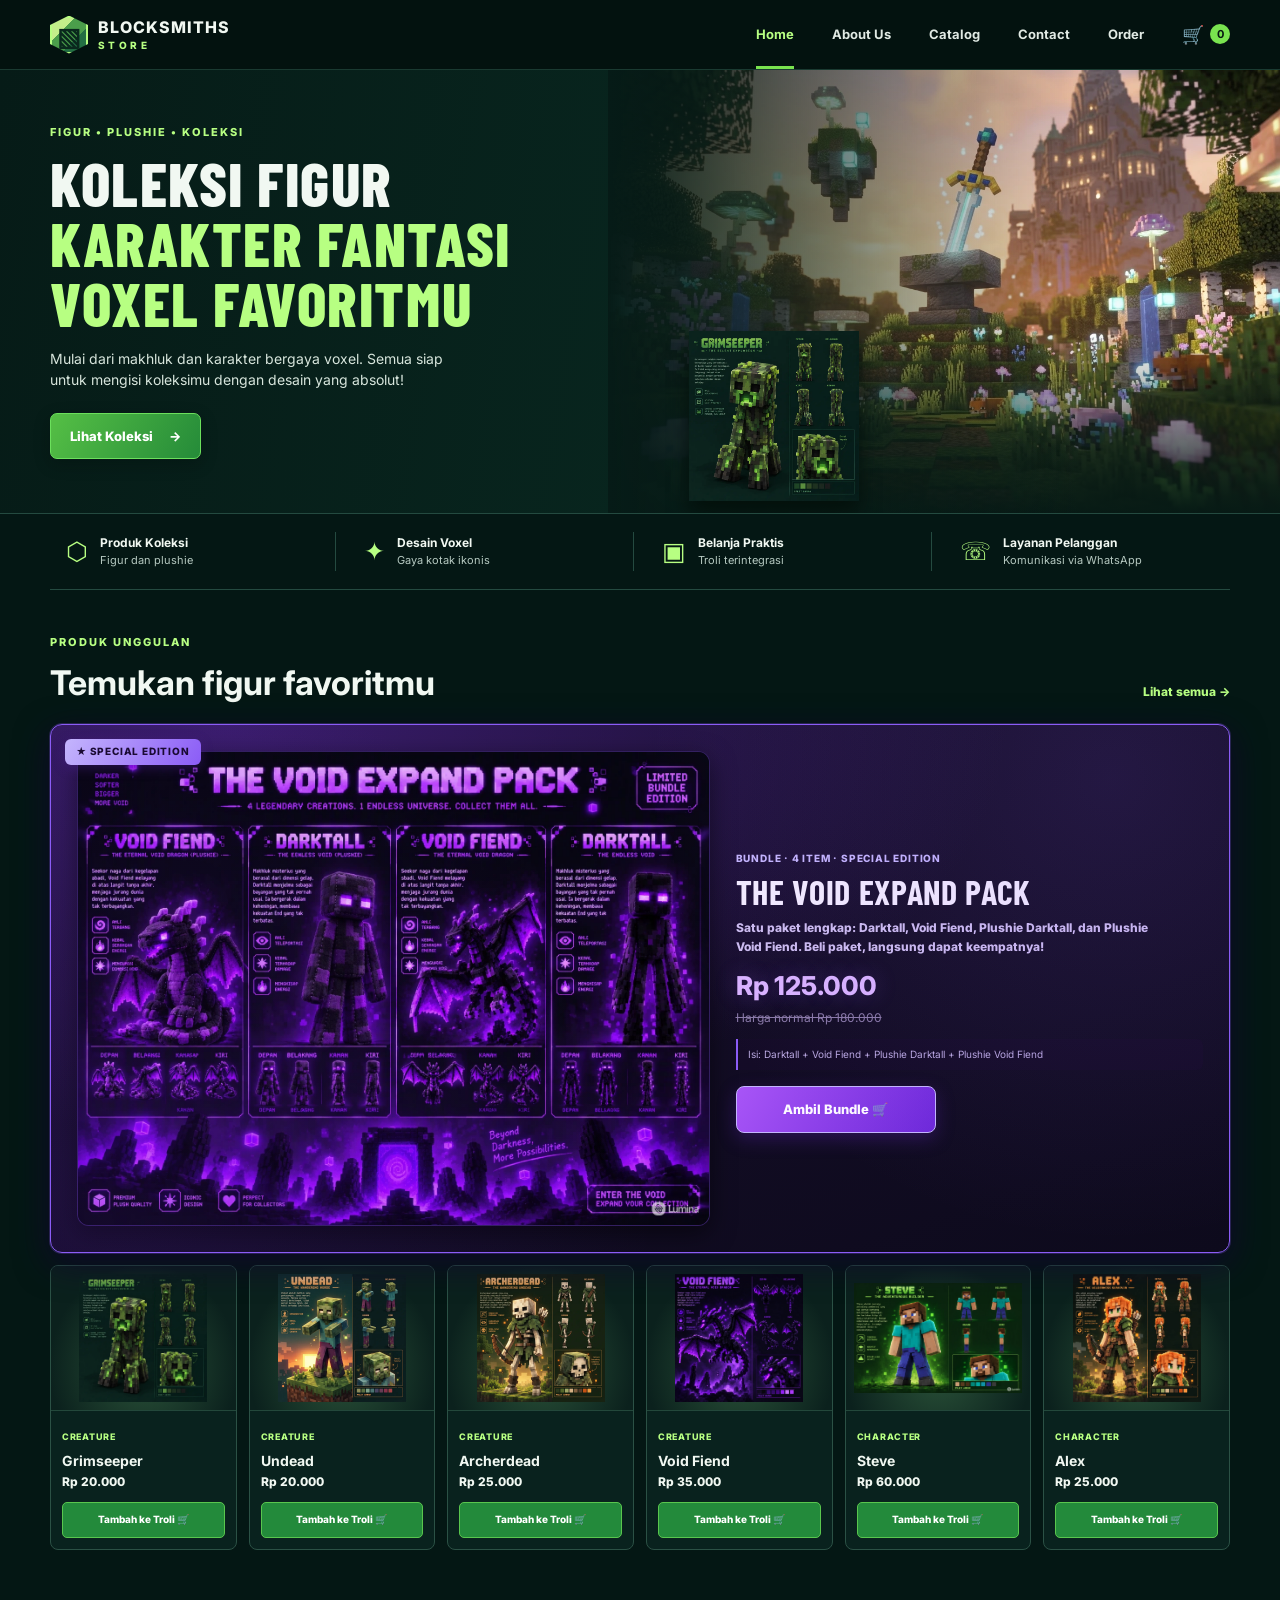
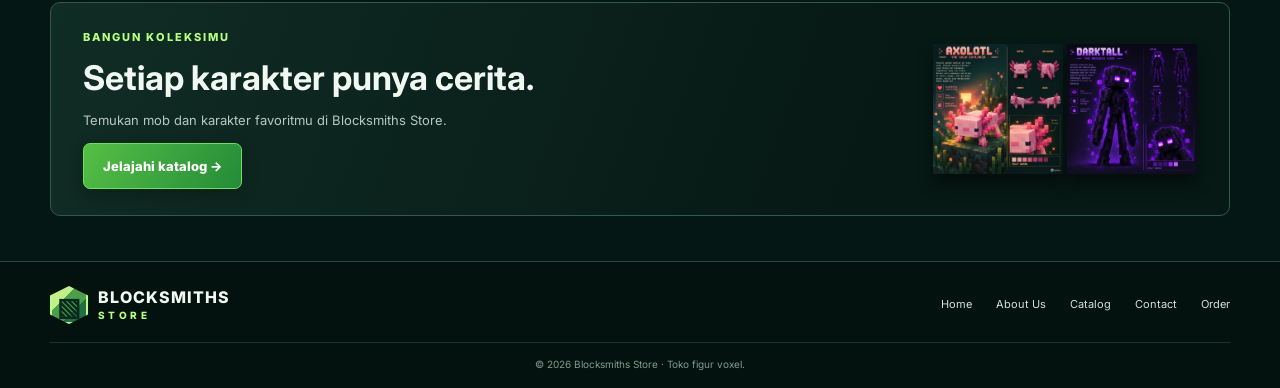
==== Blocksmiths-Company-Profile/index.html @ 0105a5d0 "Add files via upload" ====
<!doctype html>
<html lang="id">

<head>
    <meta charset="utf-8">
    <meta name="viewport" content="width=device-width, initial-scale=1">
    <meta name="theme-color" content="#061b18">
    <title>Home | Blocksmiths Store</title>
    <link rel="stylesheet" href="styles.css">
    <script src="script.js" defer></script>
</head>

<body>

    <!-- HEADER DAN NAVIGASI -->
    <header class="site-header">
        <div class="container nav-shell">
            <a class="brand" href="index.html" aria-label="Blocksmiths Store">
                <span class="brand-mark">▧</span>
                <span class="brand-copy">
                    <strong>BLOCKSMITHS</strong>
                    <small>STORE</small>
                </span>
            </a>

            <button class="menu-toggle"
                    aria-label="Buka navigasi"
                    aria-expanded="false"
                    aria-controls="primary-navigation">
                <span></span>
                <span></span>
            </button>

            <nav class="primary-navigation" id="primary-navigation">
                <a class="nav-link active" href="index.html">Home</a>
                <a class="nav-link" href="about.html">About Us</a>
                <a class="nav-link" href="catalog.html">Catalog</a>
                <a class="nav-link" href="contact.html">Contact</a>
                <a class="nav-link" href="order.html">Order</a>
                <a class="nav-cart" href="order.html" aria-label="Buka troli">
                    🛒 <b data-cart-count>0</b>
                </a>
            </nav>
        </div>
    </header>

    <!-- KONTEN UTAMA -->
    <main>

        <!-- HERO SECTION -->
        <section class="hero">
            <div class="hero-copy">
                <p class="eyebrow">FIGUR • PLUSHIE • KOLEKSI</p>
                <h1>KOLEKSI FIGUR<br><span>KARAKTER FANTASI VOXEL FAVORITMU</span></h1>
                <p>Mulai dari makhluk dan karakter bergaya voxel. Semua siap untuk mengisi koleksimu dengan desain yang absolut!</p>
                <a class="button" href="catalog.html">Lihat Koleksi <span>→</span></a>
            </div>
            <div class="hero-scene" aria-label="Lanskap fantasi voxel">
                <img src="assets/hero-fantasy-landscape.webp" alt="Lanskap fantasi bergaya voxel" class="hero-bg-image">
                <div class="hero-overlay"></div>
                <div class="hero-figure">
                    <img src="assets/product-grimseeper.webp" alt="Figur Grimseeper" class="hero-grimseeper">
                </div>
            </div>
        </section>

        <!-- FITUR TOKO -->
        <section class="container feature-strip">
            <div>
                ⬡
                <span>
                    <b>Produk Koleksi</b>
                    <small>Figur dan plushie</small>
                </span>
            </div>
            <div>
                ✦
                <span>
                    <b>Desain Voxel</b>
                    <small>Gaya kotak ikonis</small>
                </span>
            </div>
            <div>
                ▣
                <span>
                    <b>Belanja Praktis</b>
                    <small>Troli terintegrasi</small>
                </span>
            </div>
            <div>
                ☏
                <span>
                    <b>Layanan Pelanggan</b>
                    <small>Komunikasi via WhatsApp</small>
                </span>
            </div>
        </section>

        <!-- PRODUK UNGGULAN -->
        <section class="container section">
            <div class="section-title">
                <div>
                    <p class="eyebrow">PRODUK UNGGULAN</p>
                    <h2>Temukan figur favoritmu</h2>
                </div>
                <a class="text-link" href="catalog.html">Lihat semua →</a>
            </div>

            <div class="product-grid featured-grid">

                <!-- PRODUK THE VOID EXPAND PACK — FULL WIDTH -->
                <article class="product-card special-edition" data-category="bundle" data-slug="void-expand-pack">
                    <span class="special-badge">★ SPECIAL EDITION</span>

                    <div class="pack-layout">
                        <!-- GAMBAR POSTER UTUH -->
                        <div class="pack-media">
                            <img
                                src="assets/product-promo-the-void-expand-pack.webp"
                                alt="The Void Expand Pack - Void Fiend dan Darktall"
                            >
                        </div>

                        <div class="pack-info product-info">
                            <span class="product-type">Bundle · 4 Item · Special Edition</span>
                            <h3>The Void Expand Pack</h3>
                            <p class="pack-desc">
                                Satu paket lengkap: Darktall, Void Fiend, Plushie Darktall,
                                dan Plushie Void Fiend. Beli paket, langsung dapat keempatnya!
                            </p>
                            <p class="price">Rp 125.000</p>
                            <small class="price-old">Harga normal Rp 180.000</small>
                            <small class="bundle-contents">
                                Isi: Darktall + Void Fiend + Plushie Darktall + Plushie Void Fiend
                            </small>
                            <button class="add-to-cart" data-add-cart type="button">
                                Ambil Bundle 🛒
                            </button>
                        </div>
                    </div>
                </article>

                <!-- PRODUK GRIMSEEPER -->
                <article class="product-card" data-category="creature" data-slug="grimseeper">
                    <a class="product-art" href="catalog.html">
                        <img src="assets/product-grimseeper.webp" alt="Grimseeper bergaya voxel">
                    </a>
                    <div class="product-info">
                        <span class="product-type">CREATURE</span>
                        <h3>Grimseeper</h3>
                        <p>Rp 20.000</p>
                        <button class="add-to-cart" data-add-cart type="button">
                            Tambah ke Troli 🛒
                        </button>
                    </div>
                </article>

                <!-- PRODUK UNDEAD -->
                <article class="product-card" data-category="creature" data-slug="Undead">
                    <a class="product-art" href="catalog.html">
                        <img src="assets/product-undead.webp" alt="Undead bergaya voxel">
                    </a>
                    <div class="product-info">
                        <span class="product-type">CREATURE</span>
                        <h3>Undead</h3>
                        <p>Rp 20.000</p>
                        <button class="add-to-cart" data-add-cart type="button">
                            Tambah ke Troli 🛒
                        </button>
                    </div>
                </article>

                <!-- PRODUK ARCHERDEAD -->
                <article class="product-card" data-category="creature" data-slug="archerdead">
                    <a class="product-art" href="catalog.html">
                        <img src="assets/product-archerdead.webp" alt="Archerdead bergaya voxel">
                    </a>
                    <div class="product-info">
                        <span class="product-type">CREATURE</span>
                        <h3>Archerdead</h3>
                        <p>Rp 25.000</p>
                        <button class="add-to-cart" data-add-cart type="button">
                            Tambah ke Troli 🛒
                        </button>
                    </div>
                </article>

                <!-- PRODUK VOID FIEND -->
                <article class="product-card" data-category="creature" data-slug="void-fiend">
                    <a class="product-art" href="catalog.html">
                        <img src="assets/product-void-fiend.webp" alt="Void fiend bergaya voxel">
                    </a>
                    <div class="product-info">
                        <span class="product-type">CREATURE</span>
                        <h3>Void Fiend</h3>
                        <p>Rp 35.000</p>
                        <button class="add-to-cart" data-add-cart type="button">
                            Tambah ke Troli 🛒
                        </button>
                    </div>
                </article>

                <!-- PRODUK STEVE -->
                <article class="product-card" data-category="character" data-slug="steve">
                    <a class="product-art" href="catalog.html">
                        <img src="assets/product-steve.webp" alt="Steve bergaya voxel">
                    </a>
                    <div class="product-info">
                        <span class="product-type">CHARACTER</span>
                        <h3>Steve</h3>
                        <p>Rp 60.000</p>
                        <button class="add-to-cart" data-add-cart type="button">
                            Tambah ke Troli 🛒
                        </button>
                    </div>
                </article>

                <!-- PRODUK ALEX -->
                <article class="product-card" data-category="character" data-slug="alex">
                    <a class="product-art" href="catalog.html">
                        <img src="assets/product-alex.webp" alt="Alex bergaya voxel">
                    </a>
                    <div class="product-info">
                        <span class="product-type">CHARACTER</span>
                        <h3>Alex</h3>
                        <p>Rp 25.000</p>
                        <button class="add-to-cart" data-add-cart type="button">
                            Tambah ke Troli 🛒
                        </button>
                    </div>
                </article>

            </div>
        </section>

        <!-- BANNER KOLEKSI -->
        <section class="container bottom-banner">
            <div>
                <p class="eyebrow">BANGUN KOLEKSIMU</p>
                <h2>Setiap karakter punya cerita.</h2>
                <p>Temukan mob dan karakter favoritmu di Blocksmiths Store.</p>
                <a class="button" href="catalog.html">Jelajahi katalog →</a>
            </div>
            <div class="banner-art">
                <img src="assets/product-axolotl.webp" alt="Figur Axolotl">
                <img src="assets/product-darktall.webp" alt="Figur Darktall">
            </div>
        </section>

    </main>

    <!-- FOOTER -->
    <footer class="site-footer">
        <div class="container footer-inner">
            <a class="brand" href="index.html">
                <span class="brand-mark">▧</span>
                <span class="brand-copy">
                    <strong>BLOCKSMITHS</strong>
                    <small>STORE</small>
                </span>
            </a>
            <nav>
                <a href="index.html">Home</a>
                <a href="about.html">About Us</a>
                <a href="catalog.html">Catalog</a>
                <a href="contact.html">Contact</a>
                <a href="order.html">Order</a>
            </nav>
            <p>
                © <span data-year>2026</span>
                Blocksmiths Store · Toko figur voxel.
            </p>
        </div>
    </footer>

</body>
</html>
---- Blocksmiths-Company-Profile/styles.css ----
@import url('https://fonts.googleapis.com/css2?family=Barlow+Condensed:wght@600;700;800&family=Inter:wght@400;500;600;700;800&display=swap');

:root {
    --bg: #041714;
    --panel: #09231f;
    --panel2: #0d2b25;
    --green: #79e34f;
    --green2: #37a943;
    --lime: #b7ff82;
    --text: #f1f8f2;
    --muted: #b6c9c1;
    --line: #244a40;
    --white: #f4f7f3;
    --ink: #0b211d;
}

* {
    box-sizing: border-box;
}

html {
    scroll-behavior: smooth;
}

body {
    margin: 0;
    background: var(--bg);
    color: var(--text);
    font-family: Inter, Arial, sans-serif;
    line-height: 1.55;
}

a {
    color: inherit;
    text-decoration: none;
}

button, input, textarea, select {
    font: inherit;
}

button {
    cursor: pointer;
}

.container {
    width: min(1180px, calc(100% - 44px));
    margin-inline: auto;
}

/* ---------- HEADER ---------- */
.site-header {
    height: 70px;
    background: #03120f;
    border-bottom: 1px solid #1a3a31;
    position: sticky;
    top: 0;
    z-index: 50;
}

.nav-shell {
    height: 100%;
    display: flex;
    align-items: center;
    justify-content: space-between;
    gap: 28px;
}

.brand {
    display: inline-flex;
    align-items: center;
    gap: 10px;
    min-width: max-content;
}

.brand-mark {
    display: grid;
    place-items: center;
    width: 38px;
    height: 38px;
    border: 2px solid var(--lime);
    background: linear-gradient(135deg, #c3ef8a 0 33%, #4b9e4b 33% 66%, #236f43 66%);
    color: #0a281d;
    font-size: 25px;
    font-weight: 900;
    clip-path: polygon(50% 0, 100% 25%, 100% 75%, 50% 100%, 0 75%, 0 25%);
}

.brand-copy {
    display: flex;
    flex-direction: column;
    line-height: 1;
}

.brand-copy strong {
    font-size: 16px;
    font-weight: 800;
    letter-spacing: .06em;
}

.brand-copy small {
    font-size: 10px;
    letter-spacing: .34em;
    color: var(--lime);
    font-weight: 800;
    margin-top: 5px;
}

.primary-navigation {
    display: flex;
    align-items: center;
    gap: clamp(14px, 3vw, 38px);
    height: 100%;
}

.nav-link {
    height: 100%;
    display: flex;
    align-items: center;
    position: relative;
    font-size: 13px;
    font-weight: 700;
    color: #e1eae4;
}

.nav-link:hover,
.nav-link.active {
    color: var(--lime);
}

.nav-link.active:after {
    content: "";
    position: absolute;
    bottom: 0;
    left: 0;
    right: 0;
    height: 3px;
    background: var(--green);
}

.nav-cart {
    display: flex;
    align-items: center;
    gap: 6px;
    font-size: 18px;
}

.nav-cart b {
    font-size: 11px;
    color: #061711;
    background: var(--green);
    border-radius: 99px;
    min-width: 20px;
    height: 20px;
    display: grid;
    place-items: center;
}

.menu-toggle {
    display: none;
    background: none;
    border: 0;
    color: white;
}

/* ---------- HERO ---------- */
.hero {
    min-height: 350px;
    display: grid;
    grid-template-columns: .95fr 1.05fr;
    position: relative;
    overflow: hidden;
    background: linear-gradient(100deg, #061b17 0%, #08251e 52%, #102f25 100%);
    border-bottom: 1px solid var(--line);
}

.hero-copy {
    padding: 54px max(28px, calc((100vw - 1180px) / 2));
    padding-right: 26px;
    align-self: center;
    z-index: 2;
}

.eyebrow {
    font-size: 11px;
    letter-spacing: .18em;
    font-weight: 800;
    color: var(--lime);
    margin: 0 0 12px;
    text-transform: uppercase;
}

.hero h1,
.page-heading h1,
.page-hero h1 {
    font-family: 'Barlow Condensed', Impact, sans-serif;
    text-transform: uppercase;
    letter-spacing: .025em;
    font-size: clamp(38px, 4.8vw, 65px);
    line-height: .98;
    margin: 0 0 14px;
    font-weight: 800;
}

.hero h1 span {
    color: var(--lime);
}

.hero-copy > p:not(.eyebrow) {
    max-width: 430px;
    color: #d7e5dc;
    font-size: 14px;
    margin: 0 0 22px;
}

.button {
    display: inline-flex;
    align-items: center;
    justify-content: center;
    gap: 16px;
    background: linear-gradient(120deg, #55bf45, #258b39);
    color: #fff;
    font-size: 13px;
    font-weight: 800;
    padding: 12px 19px;
    border: 1px solid #6be05c;
    border-radius: 7px;
    box-shadow: 0 5px 16px #020c0950;
    transition: transform .18s, filter .18s;
}

.button:hover {
    transform: translateY(-2px);
    filter: brightness(1.1);
}

/* ---------- HERO SCENE ---------- */
.hero-scene {
    position: relative;
    min-height: 350px;
    overflow: hidden;
    background: #0a211b;
}

.hero-bg-image {
    position: absolute;
    inset: 0;
    width: 100%;
    height: 100%;
    object-fit: cover;
    object-position: center;
}

.hero-overlay {
    position: absolute;
    inset: 0;
    z-index: 2;
    background: linear-gradient(90deg, #061b17 0%, #061b1788 35%, transparent 70%),
                linear-gradient(0deg, #071a15 0%, transparent 40%);
}

.hero-figure {
    position: absolute;
    z-index: 4;
    bottom: 12px;
    left: 12%;
    width: 170px;
    height: 190px;
    display: flex;
    align-items: flex-end;
    justify-content: center;
}

.hero-grimseeper {
    width: 100%;
    height: 100%;
    object-fit: contain;
    object-position: bottom center;
    filter: drop-shadow(0 12px 10px #03100b);
}

/* ---------- FEATURE STRIP ---------- */
.feature-strip {
    display: grid;
    grid-template-columns: repeat(4, 1fr);
    padding: 18px 0;
    border-bottom: 1px solid var(--line);
    gap: 12px;
}

.feature-strip > div {
    display: flex;
    align-items: center;
    gap: 12px;
    color: var(--lime);
    font-size: 25px;
    padding: 0 16px;
    border-right: 1px solid var(--line);
}

.feature-strip > div:last-child {
    border: 0;
}

.feature-strip span {
    display: flex;
    flex-direction: column;
    color: var(--text);
    font-size: 12px;
}

.feature-strip small {
    color: var(--muted);
    font-size: 11px;
}

/* ---------- SECTIONS ---------- */
.section {
    padding-block: 44px;
}

.section-title {
    display: flex;
    align-items: end;
    justify-content: space-between;
    margin-bottom: 22px;
    gap: 20px;
}

.section-title h2,
.bottom-banner h2,
.about-layout h2 {
    font-size: clamp(24px, 3vw, 34px);
    line-height: 1.15;
    margin: 0;
}

.text-link {
    color: var(--lime);
    font-weight: 800;
    font-size: 12px;
}

/* ---------- PRODUCT GRID ---------- */
.product-grid {
    display: grid;
    grid-template-columns: repeat(6, minmax(0, 1fr));
    gap: 12px;
}

.product-card {
    border: 1px solid #2b5145;
    background: #09221e;
    border-radius: 8px;
    overflow: hidden;
    min-width: 0;
    transition: transform .2s, border-color .2s;
}

.product-card:hover {
    transform: translateY(-3px);
    border-color: var(--green);
}

.product-art {
    height: 145px;
    display: flex;
    align-items: center;
    justify-content: center;
    overflow: hidden;
    background: radial-gradient(ellipse at 50% 70%, #2b5339, #0b211d 72%);
    border-bottom: 1px solid #23483b;
    padding: 8px;
}

.product-art img {
    width: 100%;
    height: 100%;
    object-fit: contain;
    object-position: center;
    display: block;
    transition: transform .2s;
}

.product-card:hover .product-art img {
    transform: scale(1.04);
}

.product-info {
    padding: 11px;
}

.product-type {
    font-size: 9px;
    letter-spacing: .08em;
    text-transform: uppercase;
    color: var(--lime);
    font-weight: 800;
}

.product-info h3 {
    font-size: 14px;
    margin: 3px 0 2px;
}

.product-info p {
    font-size: 12px;
    font-weight: 800;
    margin: 0 0 10px;
}

.add-to-cart {
    width: 100%;
    border: 1px solid #59c64e;
    background: #238a3b;
    color: white;
    border-radius: 5px;
    font-size: 10px;
    font-weight: 800;
    padding: 9px 5px;
}

.add-to-cart:hover {
    background: #3da84a;
}

/* ---------- BOTTOM BANNER ---------- */
.bottom-banner {
    margin-top: 8px;
    margin-bottom: 45px;
    min-height: 180px;
    border: 1px solid #315a47;
    border-radius: 10px;
    overflow: hidden;
    padding: 26px 32px;
    display: flex;
    align-items: center;
    justify-content: space-between;
    position: relative;
    background: linear-gradient(110deg, #102d25, #071915 68%);
}

.bottom-banner > div:first-child {
    position: relative;
    z-index: 2;
}

.bottom-banner h2 {
    margin-bottom: 8px;
}

.bottom-banner p:not(.eyebrow) {
    color: var(--muted);
    font-size: 13px;
}

.banner-art {
    display: flex;
    align-items: center;
    gap: 4px;
    height: 150px;
}

.banner-art img {
    height: 160px;
    width: 130px;
    object-fit: contain;
    filter: drop-shadow(0 10px 8px #0007);
}

/* ---------- FOOTER ---------- */
.site-footer {
    border-top: 1px solid var(--line);
    background: #03120f;
    padding: 24px 0 16px;
}

.footer-inner {
    display: grid;
    grid-template-columns: auto 1fr;
    gap: 18px 35px;
    align-items: center;
}

.footer-inner nav {
    display: flex;
    justify-content: flex-end;
    gap: 24px;
    font-size: 11px;
    color: #d2e0d8;
}

.footer-inner p {
    grid-column: 1 / -1;
    margin: 0;
    border-top: 1px solid #17382e;
    padding-top: 14px;
    text-align: center;
    color: #829d90;
    font-size: 10px;
}

/* ---------- PAGE LAYOUT ---------- */
.page-main {
    padding-block: 40px 70px;
}

.page-heading {
    margin-bottom: 26px;
}

.page-heading h1 {
    font-size: 48px;
    margin-bottom: 8px;
}

.page-heading > p:last-child {
    color: var(--muted);
    margin: 0;
    max-width: 620px;
}

/* ---------- CATALOG ---------- */
.catalog-tools {
    display: flex;
    justify-content: space-between;
    align-items: center;
    gap: 18px;
    margin-bottom: 22px;
}

.filter-buttons {
    display: flex;
    gap: 8px;
    flex-wrap: wrap;
}

.filter-button {
    border: 1px solid #315749;
    color: #e5f0e8;
    background: #0b251f;
    border-radius: 20px;
    padding: 7px 14px;
    font-size: 11px;
    font-weight: 700;
}

.filter-button.is-selected,
.filter-button:hover {
    background: var(--green);
    border-color: var(--green);
    color: #0a1c13;
}

.catalog-tools input {
    width: min(260px, 100%);
    background: #071d18;
    border: 1px solid #315749;
    color: white;
    border-radius: 6px;
    padding: 10px 12px;
    font-size: 12px;
}

.catalog-grid {
    grid-template-columns: repeat(4, minmax(0, 1fr));
    gap: 16px;
}

.catalog-grid .product-art {
    height: 190px;
    padding: 10px;
}

.catalog-grid .product-info {
    padding: 14px;
}

.catalog-grid .product-info h3 {
    font-size: 16px;
}

.catalog-grid .add-to-cart {
    font-size: 11px;
}

/* ---------- PAGE HERO ---------- */
.page-hero {
    min-height: 190px;
    position: relative;
    overflow: hidden;
    display: flex;
    align-items: center;
    background: linear-gradient(90deg, #061a16 0%, #0b2c22 55%, #284f38 100%);
    border-bottom: 1px solid var(--line);
}

.page-hero .container {
    position: relative;
    z-index: 2;
    padding-block: 35px;
}

.page-hero h1 {
    font-size: 50px;
    margin: 0 0 5px;
}

.page-hero p:last-child {
    margin: 0;
    color: #d2e2d8;
}

.hero-mini-scene {
    position: absolute;
    right: 0;
    top: 0;
    bottom: 0;
    width: 43%;
    background: linear-gradient(0deg, #0b261d, #355c47);
    opacity: .65;
}

.hero-mini-scene:before {
    content: "";
    position: absolute;
    inset: 0;
    background: linear-gradient(90deg, #0a211b, transparent),
                linear-gradient(135deg, transparent 35%, #638a51 35% 52%, transparent 52%),
                linear-gradient(45deg, transparent 45%, #294c39 45% 68%, transparent 68%);
}

/* ---------- ABOUT ---------- */
.about-layout {
    padding-block: 38px 50px;
    display: grid;
    grid-template-columns: 1fr .9fr;
    gap: 44px;
}

.about-layout > div > p:not(.eyebrow) {
    color: #c7d8ce;
    font-size: 14px;
    max-width: 620px;
}

.about-layout h2 {
    margin-bottom: 15px;
}

.values {
    margin-top: 28px;
}

.value-grid {
    display: grid;
    grid-template-columns: repeat(4, 1fr);
    gap: 12px;
}

.value-grid > div {
    display: flex;
    flex-direction: column;
    gap: 6px;
}

.value-grid span {
    display: grid;
    place-items: center;
    width: 38px;
    height: 38px;
    border: 1px solid var(--green);
    border-radius: 9px;
    color: var(--lime);
    font-size: 22px;
    background: #102f23;
}

.value-grid b {
    font-size: 11px;
}

.value-grid small {
    font-size: 10px;
    color: var(--muted);
    line-height: 1.5;
}

.team-panel {
    border: 1px solid #244b3f;
    background: #08221d;
    border-radius: 10px;
    padding: 22px;
    height: max-content;
}

.team-row {
    display: grid;
    grid-template-columns: 65px 1fr;
    gap: 15px;
    padding: 17px 0;
    border-bottom: 1px solid #204439;
}

.team-icon {
    width: 60px;
    height: 60px;
    display: grid;
    place-items: center;
    border: 2px solid var(--green);
    border-radius: 13px;
    color: var(--lime);
    font-size: 31px;
    background: #0e3326;
}

.whatsapp-icon {
    font-size: 35px;
}

.team-row h3 {
    font-size: 18px;
    margin: 0 0 1px;
}

.team-row strong {
    font-size: 11px;
    color: var(--lime);
}

.team-row p {
    font-size: 11px;
    color: #bfd1c7;
    margin: 6px 0 0;
}

.team-note {
    color: #9bb8a8;
    font-size: 10px;
    margin: 14px 0 0;
}

/* ---------- CONTACT ---------- */
.contact-layout {
    display: grid;
    grid-template-columns: .8fr 1.2fr;
    gap: 24px;
}

.contact-info,
.form-panel,
.cart-panel,
.checkout-panel {
    border: 1px solid #244b3f;
    background: #08221d;
    border-radius: 10px;
    padding: 24px;
}

.contact-info h2,
.form-panel h2,
.cart-panel h2,
.checkout-panel h2 {
    font-size: 20px;
    margin: 0 0 18px;
}

.contact-item {
    display: flex;
    gap: 13px;
    padding: 14px 0;
    border-bottom: 1px solid #1e4036;
}

.contact-item > span {
    display: grid;
    place-items: center;
    flex: 0 0 38px;
    height: 38px;
    border: 1px solid var(--green);
    border-radius: 9px;
    color: var(--lime);
    font-size: 22px;
}

.contact-item b {
    font-size: 12px;
}

.contact-item p {
    font-size: 11px;
    color: var(--muted);
    margin: 3px 0 0;
}

/* ---------- FORMS ---------- */
.form-panel label,
.checkout-panel label {
    display: flex;
    flex-direction: column;
    gap: 7px;
    font-size: 11px;
    font-weight: 700;
    margin-bottom: 15px;
    color: #e3eee6;
}

.form-panel input,
.form-panel textarea,
.form-panel select,
.checkout-panel input,
.checkout-panel textarea {
    width: 100%;
    background: #041914;
    border: 1px solid #2b5145;
    border-radius: 5px;
    color: #f1f8f2;
    padding: 11px;
    font-size: 12px;
    outline: none;
}

.form-panel input:focus,
.form-panel textarea:focus,
.checkout-panel input:focus,
.checkout-panel textarea:focus {
    border-color: var(--green);
}

textarea {
    resize: vertical;
}

.form-result {
    background: #123a28;
    border: 1px solid #4fae47;
    border-radius: 6px;
    padding: 12px;
    font-size: 12px;
    color: #efffee;
    margin-top: 15px;
}

.form-result p {
    margin: 7px 0;
}

/* ---------- ORDER ---------- */
.order-layout {
    display: grid;
    grid-template-columns: 1.3fr .7fr;
    gap: 20px;
    align-items: start;
}

.panel-heading {
    display: flex;
    justify-content: space-between;
    align-items: center;
    gap: 12px;
}

.text-button {
    border: 0;
    background: none;
    color: var(--lime);
    font-size: 11px;
    font-weight: 800;
}

.cart-item {
    display: grid;
    grid-template-columns: 1fr auto auto;
    align-items: center;
    gap: 14px;
    padding: 16px 0;
    border-bottom: 1px solid #204439;
}

.cart-item h3 {
    font-size: 14px;
    margin: 0;
}

.cart-item p {
    font-size: 11px;
    color: var(--muted);
    margin: 4px 0 0;
}

.cart-item-actions {
    display: flex;
    align-items: center;
    gap: 10px;
}

.quantity-button {
    width: 27px;
    height: 27px;
    border: 1px solid #467b58;
    background: #0e3326;
    color: white;
    border-radius: 4px;
}

.cart-qty {
    font-size: 12px;
    min-width: 12px;
    text-align: center;
}

.cart-item-price {
    text-align: right;
    font-size: 12px;
    font-weight: 800;
}

.cart-item-price span {
    display: block;
}

.cart-item-price span:first-child {
    font-size: 10px;
    color: var(--muted);
    font-weight: 500;
}

.empty-cart {
    padding: 25px 0;
    text-align: center;
    color: var(--muted);
    font-size: 13px;
}

.empty-cart .button {
    margin-top: 10px;
}

.summary-line {
    display: flex;
    justify-content: space-between;
    gap: 12px;
    font-size: 12px;
    padding: 10px 0;
    border-bottom: 1px solid #204439;
}

.total-line {
    font-size: 14px;
    border-bottom: 0;
    padding-top: 17px;
}

.fine-print {
    font-size: 10px;
    color: #9bb6a8;
    line-height: 1.5;
}

.button-full {
    width: 100%;
    margin-top: 4px;
}

.checkout-panel label span {
    font-weight: 400;
    color: var(--muted);
}

[hidden] {
    display: none !important;
}

/* ---------- SPECIAL EDITION / BUNDLE (PURPLE, FULL-WIDTH) ---------- */
.product-card.special-edition {
    grid-column: 1 / -1;
    position: relative;
    border: 1px solid #8b5cf6;
    border-radius: 12px;
    background:
        radial-gradient(ellipse at 15% 0%, #3b1d6e 0%, transparent 55%),
        linear-gradient(160deg, #1a1030 0%, #0d0a1c 100%);
    box-shadow: 0 0 0 1px #8b5cf640, 0 10px 34px #12052ecc;
    overflow: hidden;
}

.product-card.special-edition:hover {
    border-color: #a78bfa;
    box-shadow: 0 0 0 1px #a78bfa80, 0 14px 40px #1a0a44;
    transform: none;
}

.product-card.special-edition::before {
    content: "";
    position: absolute;
    inset: 0;
    pointer-events: none;
    background:
        radial-gradient(circle at 90% 10%, #8b5cf622 0%, transparent 40%),
        radial-gradient(circle at 5% 90%, #6d28d922 0%, transparent 45%);
}

.special-badge {
    position: absolute;
    top: 14px;
    left: 14px;
    z-index: 4;
    background: linear-gradient(120deg, #c4b5fd, #8b5cf6);
    color: #1a0a33;
    font-size: 10px;
    font-weight: 800;
    letter-spacing: .08em;
    padding: 5px 11px;
    border-radius: 6px;
    box-shadow: 0 3px 12px #4c1d9570;
}

.pack-layout {
    display: grid;
    grid-template-columns: 1.15fr .85fr;
    gap: 26px;
    padding: 26px;
    align-items: center;
}

/* ---- GAMBAR BUNDLE (POSTER UTUH) ---- */
.pack-media {
    border-radius: 12px;
    overflow: hidden;
    border: 1px solid #8b5cf644;
    background: #120a28;
    box-shadow: 0 8px 24px #00000080;
    display: flex;
}

.pack-media img {
    width: 100%;
    height: auto;
    object-fit: contain;
    display: block;
}

/* ---- Info panel kanan ---- */
.pack-info {
    padding: 0;
}

.pack-info .product-type {
    color: #c4b5fd;
    font-size: 10px;
}

.pack-info h3 {
    font-size: clamp(24px, 3vw, 34px);
    margin: 6px 0 10px;
    color: #f3ecff;
    font-family: 'Barlow Condensed', Impact, sans-serif;
    text-transform: uppercase;
    letter-spacing: .02em;
    line-height: 1;
}

.pack-desc {
    font-size: 13px;
    color: #cdbdf0;
    margin: 0 0 14px;
    line-height: 1.55;
    max-width: 420px;
}

.pack-info .price {
    font-size: 26px;
    font-weight: 800;
    color: #d9b3ff;
    margin: 0 0 2px;
    text-shadow: 0 0 22px #8b5cf655;
}

.price-old {
    display: block;
    font-size: 12px;
    color: #8a7aa8;
    text-decoration: line-through;
    margin: 0 0 12px;
}

.bundle-contents {
    display: block;
    font-size: 10px;
    line-height: 1.5;
    color: #b9a8e0;
    margin: 0 0 16px;
    padding: 8px 10px;
    border-left: 2px solid #8b5cf6;
    background: #1a0a3344;
    border-radius: 0 6px 6px 0;
}

.pack-info .add-to-cart {
    width: auto;
    min-width: 200px;
    padding: 12px 22px;
    font-size: 13px;
    border-radius: 8px;
    background: linear-gradient(120deg, #a855f7, #6d28d9);
    border-color: #c4b5fd;
    color: #fdfaff;
    box-shadow: 0 6px 18px #4c1d9570;
}

.pack-info .add-to-cart:hover {
    background: linear-gradient(120deg, #c084fc, #7c3aed);
}

/* ---------- RESPONSIVE: TABLET ---------- */
@media (max-width: 900px) {
    .product-grid {
        grid-template-columns: repeat(3, minmax(0, 1fr));
    }
    .catalog-grid {
        grid-template-columns: repeat(3, minmax(0, 1fr));
    }
    .hero {
        grid-template-columns: 1fr 1fr;
    }
    .hero-copy {
        padding-left: 28px;
    }
    .feature-strip {
        grid-template-columns: repeat(2, 1fr);
    }
    .feature-strip > div:nth-child(2) {
        border-right: 0;
    }
    .about-layout {
        gap: 24px;
    }
    .value-grid {
        grid-template-columns: repeat(2, 1fr);
    }
    .primary-navigation {
        gap: 16px;
    }
    .nav-link {
        font-size: 12px;
    }
    .pack-layout {
        grid-template-columns: 1fr;
    }
    .pack-media {
        min-height: 240px;
    }
}

/* ---------- RESPONSIVE: MOBILE ---------- */
@media (max-width: 650px) {
    .container {
        width: calc(100% - 28px);
    }
    .site-header {
        height: 64px;
    }
    .brand-mark {
        width: 33px;
        height: 33px;
    }
    .brand-copy strong {
        font-size: 14px;
    }
    .menu-toggle {
        display: flex;
        flex-direction: column;
        gap: 6px;
        padding: 10px;
    }
    .menu-toggle span {
        width: 22px;
        height: 2px;
        background: white;
    }
    .primary-navigation {
        display: none;
        position: absolute;
        left: 0;
        right: 0;
        top: 64px;
        height: auto;
        padding: 12px 20px 20px;
        background: #03120f;
        border-bottom: 1px solid var(--line);
        flex-direction: column;
        align-items: stretch;
        gap: 0;
    }
    .primary-navigation.is-open {
        display: flex;
    }
    .nav-link {
        height: auto;
        padding: 12px 0;
    }
    .nav-link.active:after {
        left: auto;
        width: 28px;
    }
    .nav-cart {
        padding-top: 12px;
    }

    .hero {
        grid-template-columns: 1fr;
    }
    .hero-copy {
        padding: 38px 22px 25px;
    }
    .hero h1 {
        font-size: 43px;
    }
    .hero-scene {
        min-height: 240px;
    }
    .hero-bg-image {
        object-position: 60% center;
    }
    .hero-overlay {
        background: linear-gradient(0deg, #071a15 0%, #061b1766 45%, transparent 80%);
    }
    .hero-figure {
        width: 110px;
        height: 130px;
        left: 8%;
    }

    .feature-strip {
        padding: 14px 0;
        gap: 12px 0;
    }
    .feature-strip > div {
        padding: 0 8px;
        font-size: 21px;
    }
    .feature-strip span {
        font-size: 10px;
    }
    .feature-strip small {
        font-size: 9px;
    }
    .section {
        padding-block: 30px;
    }
    .section-title {
        align-items: start;
    }
    .section-title h2 {
        font-size: 25px;
    }
    .section-intro {
        display: none;
    }
    .product-grid,
    .catalog-grid {
        grid-template-columns: repeat(2, minmax(0, 1fr));
        gap: 10px;
    }
    .product-art {
        height: 130px;
    }
    .product-info {
        padding: 9px;
    }
    .product-info h3 {
        font-size: 13px;
    }
    .add-to-cart {
        font-size: 9px;
    }
    .bottom-banner {
        padding: 22px;
        min-height: 160px;
    }
    .bottom-banner h2 {
        font-size: 24px;
        max-width: 260px;
    }
    .bottom-banner .banner-art {
        position: absolute;
        right: -15px;
        bottom: 0;
        opacity: .6;
    }
    .banner-art img {
        width: 90px;
        height: 115px;
    }
    .footer-inner {
        grid-template-columns: 1fr;
        gap: 14px;
    }
    .footer-inner nav {
        justify-content: flex-start;
        flex-wrap: wrap;
        gap: 14px;
    }
    .footer-inner p {
        text-align: left;
    }
    .page-main {
        padding-block: 30px 48px;
    }
    .page-heading h1,
    .page-hero h1 {
        font-size: 42px;
    }
    .catalog-tools {
        align-items: stretch;
        flex-direction: column;
    }
    .catalog-tools input {
        width: 100%;
    }
    .catalog-grid .product-art {
        height: 145px;
    }
    .page-hero {
        min-height: 160px;
    }
    .hero-mini-scene {
        width: 60%;
    }
    .about-layout,
    .contact-layout,
    .order-layout {
        grid-template-columns: 1fr;
        gap: 18px;
    }
    .about-layout {
        padding-block: 30px;
    }
    .about-layout h2 {
        font-size: 25px;
    }
    .team-panel,
    .contact-info,
    .form-panel,
    .cart-panel,
    .checkout-panel {
        padding: 18px;
    }
    .team-row {
        grid-template-columns: 52px 1fr;
        gap: 12px;
    }
    .team-icon {
        width: 48px;
        height: 48px;
        font-size: 25px;
    }
    .value-grid {
        grid-template-columns: repeat(2, 1fr);
    }
    .cart-item {
        grid-template-columns: 1fr auto;
        gap: 8px;
    }
    .cart-item-price {
        grid-column: 1 / -1;
        display: flex;
        justify-content: space-between;
        text-align: left;
    }
    .cart-item-price span {
        display: inline;
    }
    .cart-item-price span:first-child {
        font-size: 11px;
    }
    .bottom-banner {
        margin-bottom: 28px;
    }

    /* Special edition mobile */
    .pack-layout {
        padding: 18px;
        gap: 18px;
    }
    .pack-media {
        width: 100%;
        border-radius: 8px;
    }
    .pack-info .add-to-cart {
        width: 100%;
    }
    .special-badge {
        top: 10px;
        left: 10px;
        font-size: 9px;
        padding: 4px 8px;
    }
}

@media (prefers-reduced-motion: reduce) {
    * {
        scroll-behavior: auto !important;
        transition: none !important;
    }
}
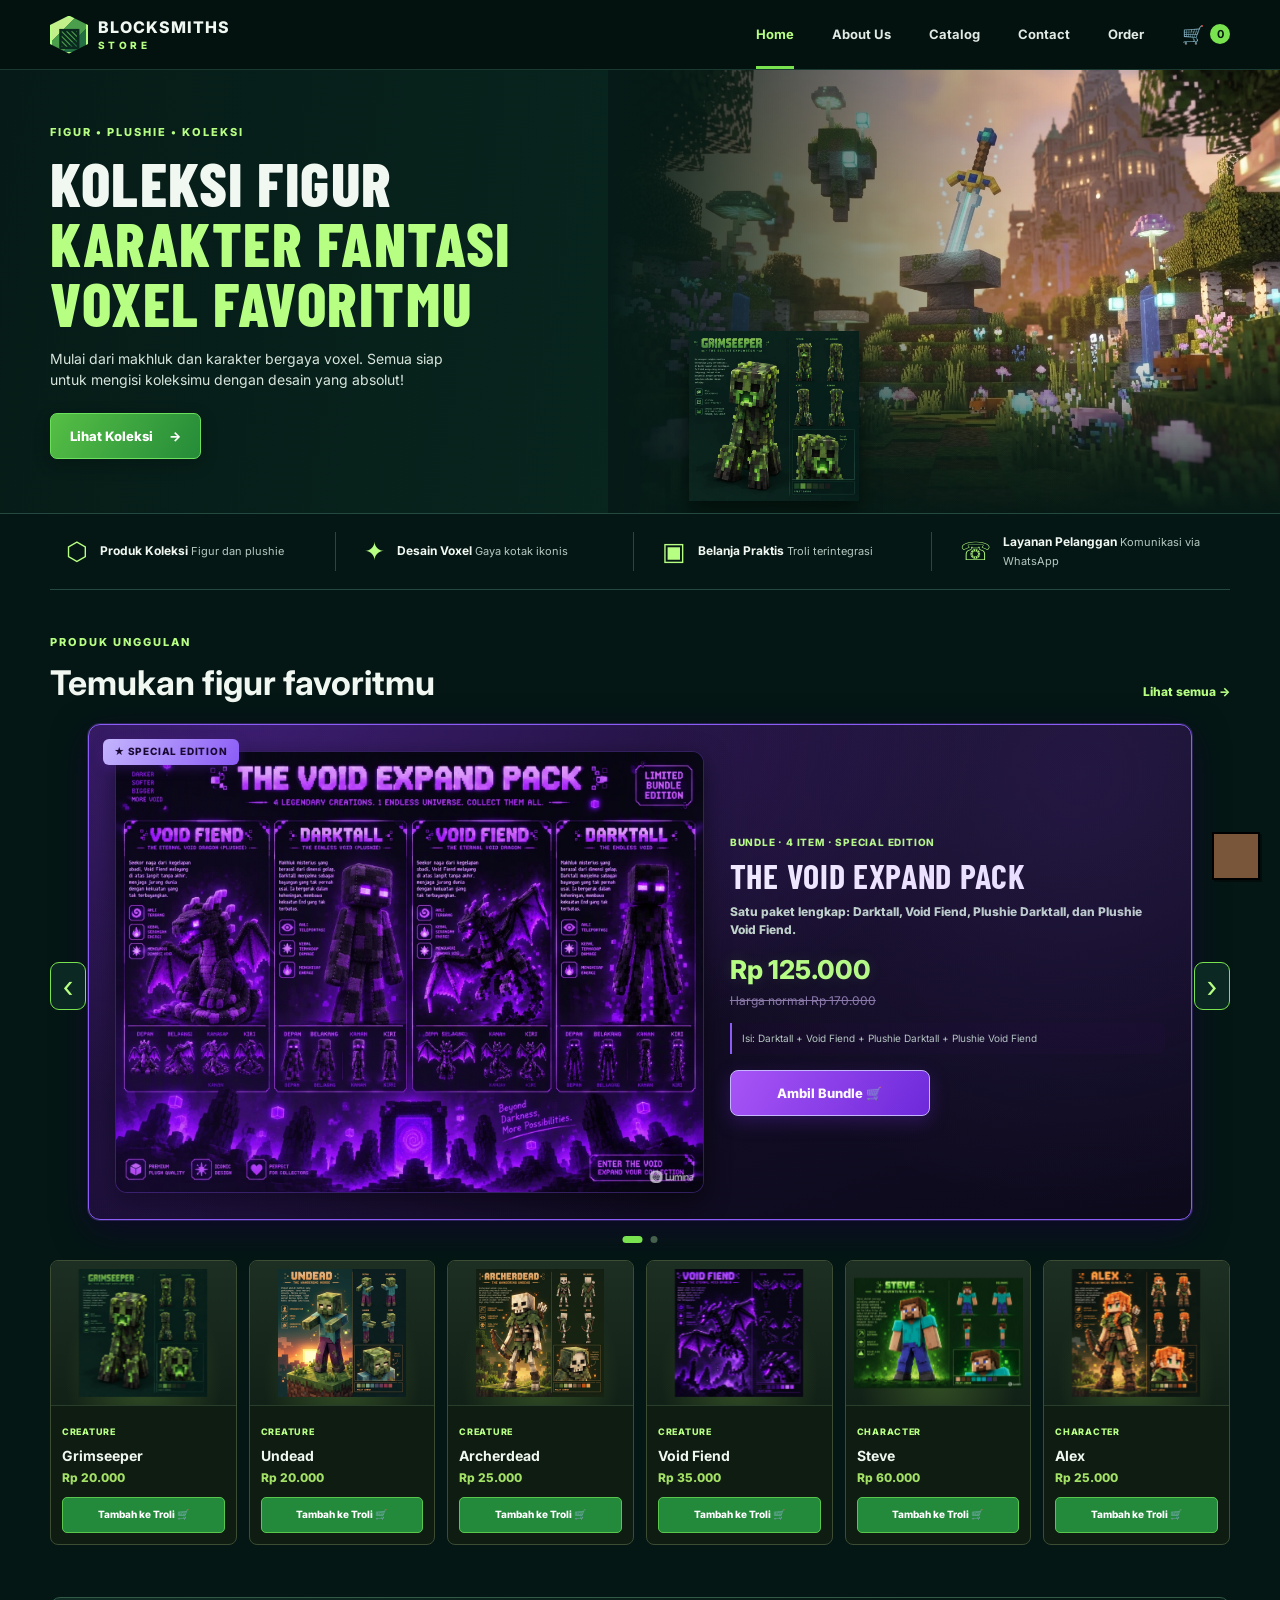
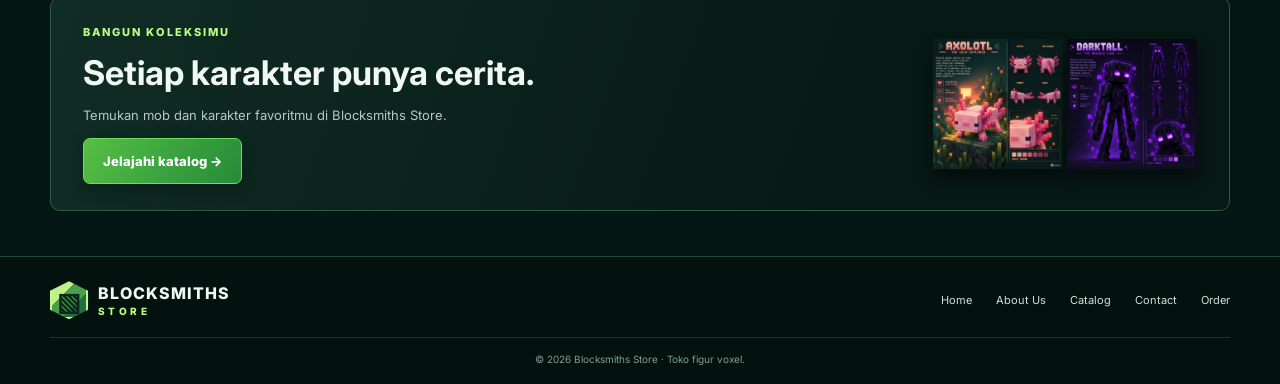
==== commit 9cd8fa91: "Add files via upload" ====
--- a/Blocksmiths-Company-Profile/index.html
+++ b/Blocksmiths-Company-Profile/index.html
@@ -1,277 +1,305 @@
-<!doctype html>
-<html lang="id">
-
-<head>
-    <meta charset="utf-8">
-    <meta name="viewport" content="width=device-width, initial-scale=1">
-    <meta name="theme-color" content="#061b18">
-    <title>Home | Blocksmiths Store</title>
-    <link rel="stylesheet" href="styles.css">
-    <script src="script.js" defer></script>
-</head>
-
-<body>
-
-    <!-- HEADER DAN NAVIGASI -->
-    <header class="site-header">
-        <div class="container nav-shell">
-            <a class="brand" href="index.html" aria-label="Blocksmiths Store">
-                <span class="brand-mark">▧</span>
-                <span class="brand-copy">
-                    <strong>BLOCKSMITHS</strong>
-                    <small>STORE</small>
-                </span>
-            </a>
-
-            <button class="menu-toggle"
-                    aria-label="Buka navigasi"
-                    aria-expanded="false"
-                    aria-controls="primary-navigation">
-                <span></span>
-                <span></span>
-            </button>
-
-            <nav class="primary-navigation" id="primary-navigation">
-                <a class="nav-link active" href="index.html">Home</a>
-                <a class="nav-link" href="about.html">About Us</a>
-                <a class="nav-link" href="catalog.html">Catalog</a>
-                <a class="nav-link" href="contact.html">Contact</a>
-                <a class="nav-link" href="order.html">Order</a>
-                <a class="nav-cart" href="order.html" aria-label="Buka troli">
-                    🛒 <b data-cart-count>0</b>
-                </a>
-            </nav>
-        </div>
-    </header>
-
-    <!-- KONTEN UTAMA -->
-    <main>
-
-        <!-- HERO SECTION -->
-        <section class="hero">
-            <div class="hero-copy">
-                <p class="eyebrow">FIGUR • PLUSHIE • KOLEKSI</p>
-                <h1>KOLEKSI FIGUR<br><span>KARAKTER FANTASI VOXEL FAVORITMU</span></h1>
-                <p>Mulai dari makhluk dan karakter bergaya voxel. Semua siap untuk mengisi koleksimu dengan desain yang absolut!</p>
-                <a class="button" href="catalog.html">Lihat Koleksi <span>→</span></a>
-            </div>
-            <div class="hero-scene" aria-label="Lanskap fantasi voxel">
-                <img src="assets/hero-fantasy-landscape.webp" alt="Lanskap fantasi bergaya voxel" class="hero-bg-image">
-                <div class="hero-overlay"></div>
-                <div class="hero-figure">
-                    <img src="assets/product-grimseeper.webp" alt="Figur Grimseeper" class="hero-grimseeper">
-                </div>
-            </div>
-        </section>
-
-        <!-- FITUR TOKO -->
-        <section class="container feature-strip">
-            <div>
-                ⬡
-                <span>
-                    <b>Produk Koleksi</b>
-                    <small>Figur dan plushie</small>
-                </span>
-            </div>
-            <div>
-                ✦
-                <span>
-                    <b>Desain Voxel</b>
-                    <small>Gaya kotak ikonis</small>
-                </span>
-            </div>
-            <div>
-                ▣
-                <span>
-                    <b>Belanja Praktis</b>
-                    <small>Troli terintegrasi</small>
-                </span>
-            </div>
-            <div>
-                ☏
-                <span>
-                    <b>Layanan Pelanggan</b>
-                    <small>Komunikasi via WhatsApp</small>
-                </span>
-            </div>
-        </section>
-
-        <!-- PRODUK UNGGULAN -->
-        <section class="container section">
-            <div class="section-title">
-                <div>
-                    <p class="eyebrow">PRODUK UNGGULAN</p>
-                    <h2>Temukan figur favoritmu</h2>
-                </div>
-                <a class="text-link" href="catalog.html">Lihat semua →</a>
-            </div>
-
-            <div class="product-grid featured-grid">
-
-                <!-- PRODUK THE VOID EXPAND PACK — FULL WIDTH -->
-                <article class="product-card special-edition" data-category="bundle" data-slug="void-expand-pack">
-                    <span class="special-badge">★ SPECIAL EDITION</span>
-
-                    <div class="pack-layout">
-                        <!-- GAMBAR POSTER UTUH -->
-                        <div class="pack-media">
-                            <img
-                                src="assets/product-promo-the-void-expand-pack.webp"
-                                alt="The Void Expand Pack - Void Fiend dan Darktall"
-                            >
-                        </div>
-
-                        <div class="pack-info product-info">
-                            <span class="product-type">Bundle · 4 Item · Special Edition</span>
-                            <h3>The Void Expand Pack</h3>
-                            <p class="pack-desc">
-                                Satu paket lengkap: Darktall, Void Fiend, Plushie Darktall,
-                                dan Plushie Void Fiend. Beli paket, langsung dapat keempatnya!
-                            </p>
-                            <p class="price">Rp 125.000</p>
-                            <small class="price-old">Harga normal Rp 180.000</small>
-                            <small class="bundle-contents">
-                                Isi: Darktall + Void Fiend + Plushie Darktall + Plushie Void Fiend
-                            </small>
-                            <button class="add-to-cart" data-add-cart type="button">
-                                Ambil Bundle 🛒
-                            </button>
-                        </div>
-                    </div>
-                </article>
-
-                <!-- PRODUK GRIMSEEPER -->
-                <article class="product-card" data-category="creature" data-slug="grimseeper">
-                    <a class="product-art" href="catalog.html">
-                        <img src="assets/product-grimseeper.webp" alt="Grimseeper bergaya voxel">
-                    </a>
-                    <div class="product-info">
-                        <span class="product-type">CREATURE</span>
-                        <h3>Grimseeper</h3>
-                        <p>Rp 20.000</p>
-                        <button class="add-to-cart" data-add-cart type="button">
-                            Tambah ke Troli 🛒
-                        </button>
-                    </div>
-                </article>
-
-                <!-- PRODUK UNDEAD -->
-                <article class="product-card" data-category="creature" data-slug="Undead">
-                    <a class="product-art" href="catalog.html">
-                        <img src="assets/product-undead.webp" alt="Undead bergaya voxel">
-                    </a>
-                    <div class="product-info">
-                        <span class="product-type">CREATURE</span>
-                        <h3>Undead</h3>
-                        <p>Rp 20.000</p>
-                        <button class="add-to-cart" data-add-cart type="button">
-                            Tambah ke Troli 🛒
-                        </button>
-                    </div>
-                </article>
-
-                <!-- PRODUK ARCHERDEAD -->
-                <article class="product-card" data-category="creature" data-slug="archerdead">
-                    <a class="product-art" href="catalog.html">
-                        <img src="assets/product-archerdead.webp" alt="Archerdead bergaya voxel">
-                    </a>
-                    <div class="product-info">
-                        <span class="product-type">CREATURE</span>
-                        <h3>Archerdead</h3>
-                        <p>Rp 25.000</p>
-                        <button class="add-to-cart" data-add-cart type="button">
-                            Tambah ke Troli 🛒
-                        </button>
-                    </div>
-                </article>
-
-                <!-- PRODUK VOID FIEND -->
-                <article class="product-card" data-category="creature" data-slug="void-fiend">
-                    <a class="product-art" href="catalog.html">
-                        <img src="assets/product-void-fiend.webp" alt="Void fiend bergaya voxel">
-                    </a>
-                    <div class="product-info">
-                        <span class="product-type">CREATURE</span>
-                        <h3>Void Fiend</h3>
-                        <p>Rp 35.000</p>
-                        <button class="add-to-cart" data-add-cart type="button">
-                            Tambah ke Troli 🛒
-                        </button>
-                    </div>
-                </article>
-
-                <!-- PRODUK STEVE -->
-                <article class="product-card" data-category="character" data-slug="steve">
-                    <a class="product-art" href="catalog.html">
-                        <img src="assets/product-steve.webp" alt="Steve bergaya voxel">
-                    </a>
-                    <div class="product-info">
-                        <span class="product-type">CHARACTER</span>
-                        <h3>Steve</h3>
-                        <p>Rp 60.000</p>
-                        <button class="add-to-cart" data-add-cart type="button">
-                            Tambah ke Troli 🛒
-                        </button>
-                    </div>
-                </article>
-
-                <!-- PRODUK ALEX -->
-                <article class="product-card" data-category="character" data-slug="alex">
-                    <a class="product-art" href="catalog.html">
-                        <img src="assets/product-alex.webp" alt="Alex bergaya voxel">
-                    </a>
-                    <div class="product-info">
-                        <span class="product-type">CHARACTER</span>
-                        <h3>Alex</h3>
-                        <p>Rp 25.000</p>
-                        <button class="add-to-cart" data-add-cart type="button">
-                            Tambah ke Troli 🛒
-                        </button>
-                    </div>
-                </article>
-
-            </div>
-        </section>
-
-        <!-- BANNER KOLEKSI -->
-        <section class="container bottom-banner">
-            <div>
-                <p class="eyebrow">BANGUN KOLEKSIMU</p>
-                <h2>Setiap karakter punya cerita.</h2>
-                <p>Temukan mob dan karakter favoritmu di Blocksmiths Store.</p>
-                <a class="button" href="catalog.html">Jelajahi katalog →</a>
-            </div>
-            <div class="banner-art">
-                <img src="assets/product-axolotl.webp" alt="Figur Axolotl">
-                <img src="assets/product-darktall.webp" alt="Figur Darktall">
-            </div>
-        </section>
-
-    </main>
-
-    <!-- FOOTER -->
-    <footer class="site-footer">
-        <div class="container footer-inner">
-            <a class="brand" href="index.html">
-                <span class="brand-mark">▧</span>
-                <span class="brand-copy">
-                    <strong>BLOCKSMITHS</strong>
-                    <small>STORE</small>
-                </span>
-            </a>
-            <nav>
-                <a href="index.html">Home</a>
-                <a href="about.html">About Us</a>
-                <a href="catalog.html">Catalog</a>
-                <a href="contact.html">Contact</a>
-                <a href="order.html">Order</a>
-            </nav>
-            <p>
-                © <span data-year>2026</span>
-                Blocksmiths Store · Toko figur voxel.
-            </p>
-        </div>
-    </footer>
-
-</body>
+<!doctype html>
+<html lang="id">
+
+<head>
+    <meta charset="utf-8">
+    <meta name="viewport" content="width=device-width, initial-scale=1">
+    <meta name="theme-color" content="#061b18">
+    <title>Home | Blocksmiths Store</title>
+    <link rel="stylesheet" href="styles.css">
+    <script src="script.js" defer></script>
+</head>
+
+<body>
+
+    <!-- HEADER DAN NAVIGASI -->
+    <header class="site-header">
+        <div class="container nav-shell">
+            <a class="brand" href="index.html" aria-label="Blocksmiths Store">
+                <span class="brand-mark">▧</span>
+                <span class="brand-copy">
+                    <strong>BLOCKSMITHS</strong>
+                    <small>STORE</small>
+                </span>
+            </a>
+
+            <button class="menu-toggle"
+                    aria-label="Buka navigasi"
+                    aria-expanded="false"
+                    aria-controls="primary-navigation">
+                <span></span>
+                <span></span>
+            </button>
+
+            <nav class="primary-navigation" id="primary-navigation">
+                <a class="nav-link active" href="index.html">Home</a>
+                <a class="nav-link" href="about.html">About Us</a>
+                <a class="nav-link" href="catalog.html">Catalog</a>
+                <a class="nav-link" href="contact.html">Contact</a>
+                <a class="nav-link" href="order.html">Order</a>
+                <a class="nav-cart" href="order.html" aria-label="Buka troli">
+                    🛒 <b data-cart-count>0</b>
+                </a>
+            </nav>
+        </div>
+    </header>
+
+    <!-- KONTEN UTAMA -->
+    <main>
+
+        <!-- HERO SECTION -->
+        <section class="hero">
+            <div class="hero-copy">
+                <p class="eyebrow">FIGUR • PLUSHIE • KOLEKSI</p>
+                <h1>KOLEKSI FIGUR<br><span>KARAKTER FANTASI VOXEL FAVORITMU</span></h1>
+                <p>Mulai dari makhluk dan karakter bergaya voxel. Semua siap untuk mengisi koleksimu dengan desain yang absolut!</p>
+                <a class="button" href="catalog.html">Lihat Koleksi <span>→</span></a>
+            </div>
+            <div class="hero-scene" aria-label="Lanskap fantasi voxel">
+                <img src="assets/hero-fantasy-landscape.webp" alt="Lanskap fantasi bergaya voxel" class="hero-bg-image">
+                <div class="hero-overlay"></div>
+                <div class="hero-figure">
+                    <img src="assets/product-grimseeper.webp" alt="Figur Grimseeper" class="hero-grimseeper">
+                </div>
+            </div>
+        </section>
+
+        <!-- FITUR TOKO -->
+        <section class="container feature-strip">
+            <div>
+                ⬡
+                <span>
+                    <b>Produk Koleksi</b>
+                    <small>Figur dan plushie</small>
+                </span>
+            </div>
+            <div>
+                ✦
+                <span>
+                    <b>Desain Voxel</b>
+                    <small>Gaya kotak ikonis</small>
+                </span>
+            </div>
+            <div>
+                ▣
+                <span>
+                    <b>Belanja Praktis</b>
+                    <small>Troli terintegrasi</small>
+                </span>
+            </div>
+            <div>
+                ☏
+                <span>
+                    <b>Layanan Pelanggan</b>
+                    <small>Komunikasi via WhatsApp</small>
+                </span>
+            </div>
+        </section>
+
+        <!-- PRODUK UNGGULAN -->
+        <section class="container section">
+            <div class="section-title">
+                <div>
+                    <p class="eyebrow">PRODUK UNGGULAN</p>
+                    <h2>Temukan figur favoritmu</h2>
+                </div>
+                <a class="text-link" href="catalog.html">Lihat semua →</a>
+            </div>
+
+            <div class="product-grid featured-grid">
+
+                <div class="bundle-carousel" data-bundle-carousel aria-label="Promo bundle">
+                    <button class="bundle-arrow bundle-prev" type="button" aria-label="Promo sebelumnya">‹</button>
+                    <div class="bundle-track">
+<article class="product-card special-edition" data-category="bundle" data-slug="void-expand-pack">
+                    <span class="special-badge">★ SPECIAL EDITION</span>
+                    <div class="pack-layout">
+                        <div class="pack-media"><img src="assets/product-promo-the-void-expand-pack.webp" alt="The Void Expand Pack promotional artwork"></div>
+                        <div class="pack-info product-info">
+                            <span class="product-type">Bundle · 4 Item · Special Edition</span>
+                            <h3>The Void Expand Pack</h3>
+                            <p class="pack-desc">Satu paket lengkap: Darktall, Void Fiend, Plushie Darktall, dan Plushie Void Fiend.</p>
+                            <p class="price">Rp 125.000</p>
+                            <small class="price-old">Harga normal Rp 170.000</small>
+                            <small class="bundle-contents">Isi: Darktall + Void Fiend + Plushie Darktall + Plushie Void Fiend</small>
+                            <button class="add-to-cart" data-add-cart type="button">Ambil Bundle 🛒</button>
+                        </div>
+                    </div>
+                </article>
+<article class="product-card special-edition undead-special" data-category="bundle" data-slug="the-undeads-arrising">
+                    <span class="special-badge">★ NEW GACHA BUNDLE</span>
+                    <div class="pack-layout">
+                        <div class="pack-media"><img src="assets/product-promo-the-arrising-undead.webp" alt="The Undeads Arrising promotional artwork"></div>
+                        <div class="pack-info product-info">
+                            <span class="product-type">Bundle · 4 Produk + 2 Bonus Gacha</span>
+                            <h3>The Undeads Arrising</h3>
+                            <p class="pack-desc">Bangkitkan pasukan undead-mu! Dapatkan tiga figur pilihan dan satu plushie, lengkap dengan bonus photocard dan keychain random.</p>
+                            <p class="price">Rp 80.000</p>
+                            <small class="price-old">Harga normal Rp 115.000</small>
+                            <small class="bundle-contents">Isi: Undead + Archerdead + Grimseeper + Plushie Grimseeper</small>
+                            <small class="bundle-bonus">BONUS GACHA: 1 photocard random + 1 keychain random!</small>
+                            <button class="add-to-cart" data-add-cart type="button">Ambil Bundle 🛒</button>
+                        </div>
+                    </div>
+                </article>
+                    </div>
+                    <button class="bundle-arrow bundle-next" type="button" aria-label="Promo berikutnya">›</button>
+                    <div class="bundle-dots" aria-label="Navigasi promo"><span class="active"></span><span></span></div>
+                </div>
+
+                <!-- PRODUK GRIMSEEPER -->
+                <article class="product-card" data-category="creature" data-slug="grimseeper">
+                    <a class="product-art" href="catalog.html">
+                        <img src="assets/product-grimseeper.webp" alt="Grimseeper bergaya voxel">
+                    </a>
+                    <div class="product-info">
+                        <span class="product-type">CREATURE</span>
+                        <h3>Grimseeper</h3>
+                        <p>Rp 20.000</p>
+                        <button class="add-to-cart" data-add-cart type="button">
+                            Tambah ke Troli 🛒
+                        </button>
+                    </div>
+                </article>
+
+                <!-- PRODUK UNDEAD -->
+                <article class="product-card" data-category="creature" data-slug="Undead">
+                    <a class="product-art" href="catalog.html">
+                        <img src="assets/product-undead.webp" alt="Undead bergaya voxel">
+                    </a>
+                    <div class="product-info">
+                        <span class="product-type">CREATURE</span>
+                        <h3>Undead</h3>
+                        <p>Rp 20.000</p>
+                        <button class="add-to-cart" data-add-cart type="button">
+                            Tambah ke Troli 🛒
+                        </button>
+                    </div>
+                </article>
+
+                <!-- PRODUK ARCHERDEAD -->
+                <article class="product-card" data-category="creature" data-slug="archerdead">
+                    <a class="product-art" href="catalog.html">
+                        <img src="assets/product-archerdead.webp" alt="Archerdead bergaya voxel">
+                    </a>
+                    <div class="product-info">
+                        <span class="product-type">CREATURE</span>
+                        <h3>Archerdead</h3>
+                        <p>Rp 25.000</p>
+                        <button class="add-to-cart" data-add-cart type="button">
+                            Tambah ke Troli 🛒
+                        </button>
+                    </div>
+                </article>
+
+                <!-- PRODUK VOID FIEND -->
+                <article class="product-card" data-category="creature" data-slug="void-fiend">
+                    <a class="product-art" href="catalog.html">
+                        <img src="assets/product-void-fiend.webp" alt="Void fiend bergaya voxel">
+                    </a>
+                    <div class="product-info">
+                        <span class="product-type">CREATURE</span>
+                        <h3>Void Fiend</h3>
+                        <p>Rp 35.000</p>
+                        <button class="add-to-cart" data-add-cart type="button">
+                            Tambah ke Troli 🛒
+                        </button>
+                    </div>
+                </article>
+
+                <!-- PRODUK STEVE -->
+                <article class="product-card" data-category="character" data-slug="steve">
+                    <a class="product-art" href="catalog.html">
+                        <img src="assets/product-steve.webp" alt="Steve bergaya voxel">
+                    </a>
+                    <div class="product-info">
+                        <span class="product-type">CHARACTER</span>
+                        <h3>Steve</h3>
+                        <p>Rp 60.000</p>
+                        <button class="add-to-cart" data-add-cart type="button">
+                            Tambah ke Troli 🛒
+                        </button>
+                    </div>
+                </article>
+
+                <!-- PRODUK ALEX -->
+                <article class="product-card" data-category="character" data-slug="alex">
+                    <a class="product-art" href="catalog.html">
+                        <img src="assets/product-alex.webp" alt="Alex bergaya voxel">
+                    </a>
+                    <div class="product-info">
+                        <span class="product-type">CHARACTER</span>
+                        <h3>Alex</h3>
+                        <p>Rp 25.000</p>
+                        <button class="add-to-cart" data-add-cart type="button">
+                            Tambah ke Troli 🛒
+                        </button>
+                    </div>
+                </article>
+
+            </div>
+        </section>
+
+        <!-- BANNER KOLEKSI -->
+        <section class="container bottom-banner">
+            <div>
+                <p class="eyebrow">BANGUN KOLEKSIMU</p>
+                <h2>Setiap karakter punya cerita.</h2>
+                <p>Temukan mob dan karakter favoritmu di Blocksmiths Store.</p>
+                <a class="button" href="catalog.html">Jelajahi katalog →</a>
+            </div>
+            <div class="banner-art">
+                <img src="assets/product-axolotl.webp" alt="Figur Axolotl">
+                <img src="assets/product-darktall.webp" alt="Figur Darktall">
+            </div>
+        </section>
+
+    </main>
+
+    <!-- FOOTER -->
+    <footer class="site-footer">
+        <div class="container footer-inner">
+            <a class="brand" href="index.html">
+                <span class="brand-mark">▧</span>
+                <span class="brand-copy">
+                    <strong>BLOCKSMITHS</strong>
+                    <small>STORE</small>
+                </span>
+            </a>
+            <nav>
+                <a href="index.html">Home</a>
+                <a href="about.html">About Us</a>
+                <a href="catalog.html">Catalog</a>
+                <a href="contact.html">Contact</a>
+                <a href="order.html">Order</a>
+            </nav>
+            <p>
+                © <span data-year>2026</span>
+                Blocksmiths Store · Toko figur voxel.
+            </p>
+        </div>
+    </footer>
+
+    <!-- EASTER EGG: BREAK THE BLOCK -->
+    <div id="easter-egg-container" title="Hancurkan blok ini...">
+        <div id="easter-egg-block"></div>
+    </div>
+
+    <!-- Modal (dipisah agar tidak terpengaruh animasi blok) -->
+    <div id="easter-egg-modal" class="hidden-modal">
+        <div class="modal-content">
+            <h3>💥 BOOM!</h3>
+            <p>Kamu menemukan kode rahasia:</p>
+            <div class="secret-code-row">
+                <div class="secret-code" id="secret-code">BLOCKSMITHS10</div>
+                <button type="button" id="btn-copy-egg" class="btn-copy-egg" aria-label="Salin kode diskon">
+                    📋 Copy
+                </button>
+            </div>
+            <p>Gunakan kode ini di halaman <a href="order.html" style="color: var(--lime); text-decoration: underline;">Order</a> untuk potongan 10%!</p>
+            <button id="btn-close-egg" class="btn-close-egg">Tutup</button>
+        </div>
+    </div>
+
+</body>
 </html>
--- a/Blocksmiths-Company-Profile/styles.css
+++ b/Blocksmiths-Company-Profile/styles.css
@@ -341,7 +341,7 @@
     font-size: 12px;
 }
 
-/* ---------- PRODUCT GRID ---------- */
+/* ---------- PRODUCT GRID (ENVIRONMENT THEME) ---------- */
 .product-grid {
     display: grid;
     grid-template-columns: repeat(6, minmax(0, 1fr));
@@ -349,17 +349,18 @@
 }
 
 .product-card {
-    border: 1px solid #2b5145;
-    background: #09221e;
+    border: 1px solid #3c4d34;
+    background: #0f1c12;
     border-radius: 8px;
     overflow: hidden;
     min-width: 0;
-    transition: transform .2s, border-color .2s;
+    transition: transform .2s, border-color .2s, box-shadow .2s;
 }
 
 .product-card:hover {
     transform: translateY(-3px);
     border-color: var(--green);
+    box-shadow: 0 6px 20px rgba(121, 227, 79, 0.15);
 }
 
 .product-art {
@@ -368,8 +369,11 @@
     align-items: center;
     justify-content: center;
     overflow: hidden;
-    background: radial-gradient(ellipse at 50% 70%, #2b5339, #0b211d 72%);
-    border-bottom: 1px solid #23483b;
+    /* Gradasi langit senja ke hijau alam */
+    background: 
+        radial-gradient(ellipse at 50% 80%, rgba(60, 90, 40, 0.8) 0%, transparent 60%),
+        linear-gradient(180deg, #1d2e22 0%, #122117 100%);
+    border-bottom: 1px solid #293d2b;
     padding: 8px;
 }
 
@@ -406,6 +410,7 @@
 .product-info p {
     font-size: 12px;
     font-weight: 800;
+    color: #a3e066;
     margin: 0 0 10px;
 }
 
@@ -1112,6 +1117,147 @@
     background: linear-gradient(120deg, #c084fc, #7c3aed);
 }
 
+/* ---------- EASTER EGG: BREAK THE BLOCK ---------- */
+#easter-egg-container {
+    position: fixed;
+    bottom: 20px;
+    right: 20px;
+    z-index: 100;
+    cursor: pointer;
+    user-select: none;
+    -webkit-tap-highlight-color: transparent;
+}
+
+#easter-egg-block {
+    width: 48px;
+    height: 48px;
+    border: 2px solid #000;
+    box-shadow: 2px 2px 0 rgba(0,0,0,0.4);
+    image-rendering: pixelated;
+    
+    /* DUMMY GAMBAR GRASS BLOCK */
+    background-image: url('https://textures.minecraft.net/texture/95e0b0cd6f6c12f6c8f29a5e1c1a1a1a1a1a1a1a1a1a1a'); 
+    background-size: cover;
+    background-color: #79553a; 
+
+    /* Animasi muncul */
+    animation: blockAppear 0.4s cubic-bezier(0.175, 0.885, 0.32, 1.275) forwards;
+}
+
+@keyframes blockAppear {
+    0% { transform: scale(0); opacity: 0; }
+    80% { transform: scale(1.1); }
+    100% { transform: scale(1); opacity: 1; }
+}
+
+.cracked {
+    animation: shake 0.15s infinite;
+    filter: brightness(0.8);
+}
+
+.shattering {
+    animation: shatter 0.3s forwards;
+}
+
+@keyframes shake {
+    0% { transform: translate(1px, 1px) rotate(0deg); }
+    25% { transform: translate(-2px, 2px) rotate(-2deg); }
+    50% { transform: translate(2px, -1px) rotate(2deg); }
+    75% { transform: translate(-1px, -2px) rotate(-1deg); }
+    100% { transform: translate(1px, 2px) rotate(0deg); }
+}
+
+@keyframes shatter {
+    0% { transform: scale(1); opacity: 1; }
+    100% { transform: scale(2); opacity: 0; }
+}
+
+/* --- MODAL EASTER EGG --- */
+#easter-egg-modal {
+    position: fixed;
+    top: 0;
+    left: 0;
+    width: 100vw;
+    height: 100vh;
+    background: rgba(0, 0, 0, 0.85);
+    display: flex;
+    align-items: center;
+    justify-content: center;
+    z-index: 9999;
+    backdrop-filter: blur(5px);
+    padding: 20px;
+    opacity: 1;
+    visibility: visible;
+    transition: opacity 0.3s ease, visibility 0.3s ease;
+}
+
+#easter-egg-modal.hidden-modal {
+    opacity: 0;
+    visibility: hidden;
+    pointer-events: none;
+}
+
+.modal-content {
+    background: #09221e;
+    border: 2px solid var(--green);
+    border-radius: 12px;
+    padding: 30px 24px;
+    text-align: center;
+    max-width: 400px;
+    width: 100%;
+    box-shadow: 0 10px 40px rgba(0,0,0,0.8);
+    transform: translateY(0);
+    transition: transform 0.3s ease;
+}
+
+#easter-egg-modal.hidden-modal .modal-content {
+    transform: translateY(20px);
+}
+
+.modal-content h3 {
+    color: var(--lime);
+    margin: 0 0 10px;
+    font-family: 'Barlow Condensed', sans-serif;
+    font-size: 32px;
+    text-transform: uppercase;
+}
+
+.modal-content p {
+    font-size: 14px;
+    color: var(--muted);
+    margin: 8px 0;
+}
+
+.secret-code {
+    font-size: 26px;
+    font-weight: 800;
+    color: #ffd84d;
+    background: #1a0a33;
+    padding: 12px;
+    border-radius: 8px;
+    border: 2px dashed #ffd84d;
+    margin: 20px 0;
+    letter-spacing: 3px;
+    display: inline-block;
+}
+
+.btn-close-egg {
+    background: var(--green);
+    border: none;
+    padding: 12px 24px;
+    border-radius: 8px;
+    font-weight: 800;
+    font-size: 14px;
+    color: var(--ink);
+    cursor: pointer;
+    width: 100%;
+    margin-top: 10px;
+}
+
+.btn-close-egg:hover {
+    filter: brightness(1.1);
+}
+
 /* ---------- RESPONSIVE: TABLET ---------- */
 @media (max-width: 900px) {
     .product-grid {
@@ -1403,4 +1549,385 @@
         scroll-behavior: auto !important;
         transition: none !important;
     }
-}+}
+
+
+/* =========================================================
+   BLOCKSMITHS MOTION SYSTEM
+   Subtle voxel-inspired movement across every page
+========================================================= */
+
+/* Soft page entrance */
+body {
+    animation: bs-page-enter .55s ease both;
+}
+
+@keyframes bs-page-enter {
+    from { opacity: 0; }
+    to { opacity: 1; }
+}
+
+/* Navigation and brand details */
+.brand-mark {
+    animation: bs-mark-breathe 4s ease-in-out infinite;
+    transform-origin: center;
+}
+
+@keyframes bs-mark-breathe {
+    0%, 100% { filter: brightness(1); }
+    50% { filter: brightness(1.18) drop-shadow(0 0 7px rgba(121, 227, 79, .22)); }
+}
+
+.nav-link {
+    transition: color .2s ease, transform .2s ease;
+}
+
+.nav-link:hover {
+    transform: translateY(-2px);
+}
+
+.nav-cart b {
+    transition: transform .2s ease, box-shadow .2s ease;
+}
+
+.nav-cart b.cart-bump {
+    animation: bs-cart-bump .42s cubic-bezier(.2,.8,.2,1);
+}
+
+@keyframes bs-cart-bump {
+    0% { transform: scale(1); }
+    35% { transform: scale(1.38) rotate(-8deg); box-shadow: 0 0 14px rgba(121, 227, 79, .55); }
+    70% { transform: scale(.92) rotate(5deg); }
+    100% { transform: scale(1); }
+}
+
+/* Home hero: slow environmental motion */
+.hero-bg-image {
+    animation: bs-landscape-drift 24s ease-in-out infinite alternate;
+    transform-origin: center;
+}
+
+@keyframes bs-landscape-drift {
+    from { transform: scale(1.015) translate3d(-.25%, 0, 0); }
+    to { transform: scale(1.075) translate3d(.6%, -1%, 0); }
+}
+
+.hero-figure {
+    animation: bs-figure-float 4.8s ease-in-out infinite;
+}
+
+@keyframes bs-figure-float {
+    0%, 100% { transform: translateY(0); }
+    50% { transform: translateY(-9px); }
+}
+
+.hero-grimseeper {
+    animation: bs-figure-glow 5s ease-in-out infinite;
+}
+
+@keyframes bs-figure-glow {
+    0%, 100% { filter: drop-shadow(0 12px 10px #03100b); }
+    50% { filter: drop-shadow(0 14px 13px #03100b) drop-shadow(0 0 8px rgba(121, 227, 79, .18)); }
+}
+
+/* Small feature icons */
+.feature-strip > div > :first-child {
+    display: inline-block;
+    animation: bs-icon-float 3.6s ease-in-out infinite;
+}
+
+.feature-strip > div:nth-child(2) > :first-child { animation-delay: .35s; }
+.feature-strip > div:nth-child(3) > :first-child { animation-delay: .7s; }
+.feature-strip > div:nth-child(4) > :first-child { animation-delay: 1.05s; }
+
+@keyframes bs-icon-float {
+    0%, 100% { transform: translateY(0); }
+    50% { transform: translateY(-4px); }
+}
+
+/* Product cards and collectible figures */
+.product-card {
+    transform: translateZ(0);
+    transition:
+        transform .28s cubic-bezier(.2,.75,.25,1),
+        border-color .25s ease,
+        box-shadow .28s ease;
+}
+
+.product-card:hover {
+    transform: translateY(-6px);
+}
+
+.product-art img {
+    animation: bs-product-idle 5s ease-in-out infinite;
+    will-change: transform;
+}
+
+.product-card:nth-child(3n + 2) .product-art img { animation-delay: .7s; }
+.product-card:nth-child(3n) .product-art img { animation-delay: 1.4s; }
+
+@keyframes bs-product-idle {
+    0%, 100% { transform: translateY(0); }
+    50% { transform: translateY(-4px); }
+}
+
+.product-card:hover .product-art img {
+    animation-play-state: paused;
+    transform: scale(1.055) translateY(-2px);
+}
+
+/* Buttons feel tactile */
+.button,
+.add-to-cart,
+.filter-button,
+.btn-close-egg,
+.btn-copy-egg {
+    transition:
+        transform .2s ease,
+        filter .2s ease,
+        box-shadow .2s ease,
+        background-color .2s ease;
+}
+
+.button:active,
+.add-to-cart:active,
+.filter-button:active {
+    transform: translateY(1px) scale(.97);
+}
+
+.add-to-cart:hover {
+    box-shadow: 0 5px 15px rgba(121, 227, 79, .18);
+}
+
+/* About, contact and order page panels */
+.value-grid > div,
+.team-row,
+.contact-info,
+.form-panel,
+.cart-panel,
+.checkout-panel,
+.cart-item {
+    transition:
+        transform .25s ease,
+        border-color .25s ease,
+        box-shadow .25s ease;
+}
+
+.value-grid > div:hover,
+.team-row:hover,
+.cart-item:hover {
+    transform: translateY(-3px);
+    border-color: rgba(121, 227, 79, .55);
+    box-shadow: 0 8px 22px rgba(0, 0, 0, .18);
+}
+
+.banner-art img {
+    animation: bs-banner-float 4.2s ease-in-out infinite;
+}
+
+.banner-art img:nth-child(2) { animation-delay: .55s; }
+.banner-art img:nth-child(3) { animation-delay: 1.1s; }
+
+@keyframes bs-banner-float {
+    0%, 100% { transform: translateY(0) rotate(0); }
+    50% { transform: translateY(-7px) rotate(1deg); }
+}
+
+/* Scroll reveal: JS adds this class only when available */
+.reveal-on-scroll {
+    opacity: 0;
+    transform: translateY(22px);
+    transition:
+        opacity .65s ease,
+        transform .65s cubic-bezier(.2,.7,.25,1);
+    transition-delay: var(--reveal-delay, 0ms);
+}
+
+.reveal-on-scroll.is-visible {
+    opacity: 1;
+    transform: translateY(0);
+}
+
+/* Keep motion comfortable on smaller screens */
+@media (max-width: 700px) {
+    .hero-bg-image {
+        animation-duration: 32s;
+    }
+
+    .hero-figure {
+        animation-duration: 5.8s;
+    }
+
+    .product-art img {
+        animation-duration: 6s;
+    }
+
+    .product-card:hover {
+        transform: translateY(-3px);
+    }
+}
+
+/* Accessibility: respect the visitor's reduced-motion preference */
+@media (prefers-reduced-motion: reduce) {
+    body,
+    .brand-mark,
+    .hero-bg-image,
+    .hero-figure,
+    .hero-grimseeper,
+    .feature-strip > div > :first-child,
+    .product-art img,
+    .banner-art img,
+    .nav-cart b.cart-bump {
+        animation: none !important;
+    }
+
+    .reveal-on-scroll {
+        opacity: 1 !important;
+        transform: none !important;
+        transition: none !important;
+    }
+
+    .product-card,
+    .value-grid > div,
+    .team-row,
+    .cart-item,
+    .button,
+    .add-to-cart {
+        transition: none !important;
+    }
+}
+
+
+
+/* ---------- BUNDLE TEXT COLOR FIX ---------- */
+/* Generic .product-info p is intentionally lime for product prices.
+   These selectors keep bundle copy muted like the rest of the storefront. */
+.product-card.special-edition .pack-info .pack-desc {
+    color: #c0d4c9 !important;
+}
+
+.product-card.special-edition .pack-info .bundle-contents {
+    color: #b6c9c1 !important;
+}
+
+.product-card.special-edition .pack-info .price {
+    color: #b7ff82 !important;
+    text-shadow: 0 0 16px rgba(121, 227, 79, .14);
+}
+
+.product-card.special-edition .pack-info .product-type {
+    color: #b7ff82 !important;
+}
+
+
+
+/* ---------- ORDER CART VISIBILITY / SUMMARY ---------- */
+#cart-items {
+    min-height: 80px;
+}
+
+.cart-item {
+    display: grid;
+    grid-template-columns: minmax(0, 1fr) auto auto;
+    align-items: center;
+    gap: 14px;
+}
+
+.cart-item h3 {
+    color: #f0fff5;
+    margin: 0 0 4px;
+}
+
+.cart-item p,
+.cart-item-price {
+    color: #b6c9c1;
+    font-size: 12px;
+}
+
+.cart-item-price {
+    display: flex;
+    flex-direction: column;
+    text-align: right;
+    gap: 3px;
+}
+
+@media (max-width: 600px) {
+    .cart-item {
+        grid-template-columns: minmax(0, 1fr) auto;
+    }
+
+    .cart-item-price {
+        grid-column: 1 / -1;
+        flex-direction: row;
+        justify-content: space-between;
+        text-align: left;
+    }
+}
+
+
+
+/* --- EASTER EGG COPY CODE CONTROL --- */
+#easter-egg-modal .secret-code-row {
+    display: flex;
+    align-items: center;
+    justify-content: center;
+    flex-wrap: wrap;
+    gap: 9px;
+    margin: 20px 0;
+}
+
+#easter-egg-modal .secret-code-row .secret-code {
+    margin: 0;
+}
+
+#easter-egg-modal .btn-copy-egg {
+    padding: 12px 14px;
+    background: #0d2b25;
+    color: #b7ff82;
+    border: 1px solid #79e34f;
+    border-radius: 5px;
+    font-family: Inter, Arial, sans-serif;
+    font-size: 12px;
+    font-weight: 800;
+    cursor: pointer;
+    transition: transform .2s ease, background .2s ease, color .2s ease;
+}
+
+#easter-egg-modal .btn-copy-egg:hover {
+    background: #79e34f;
+    color: #061b18;
+    transform: translateY(-2px);
+}
+
+#easter-egg-modal .btn-copy-egg:focus-visible {
+    outline: 3px solid #b7ff82;
+    outline-offset: 3px;
+}
+
+
+/* BUNDLE PROMO CAROUSEL */
+.bundle-carousel { grid-column: 1 / -1; position: relative; min-width: 0; padding: 0 38px 28px; }
+.bundle-track { position: relative; }
+.bundle-track > .product-card { display: none; }
+.bundle-track > .product-card.is-active { display: block; animation: bundleSlideIn .28s ease both; }
+@keyframes bundleSlideIn { from { opacity: .55; transform: translateX(12px); } to { opacity: 1; transform: translateX(0); } }
+.bundle-arrow { position: absolute; z-index: 5; top: 50%; transform: translateY(-50%); width: 36px; height: 48px; border: 1px solid #79e34f; border-radius: 9px; background: #0b2922; color: #b7ff82; font-size: 30px; line-height: 1; cursor: pointer; transition: .2s ease; }
+.bundle-arrow:hover { background: #79e34f; color: #061b18; }
+.bundle-prev { left: 0; } .bundle-next { right: 0; }
+.bundle-dots { position: absolute; bottom: 5px; left: 50%; transform: translateX(-50%); display: flex; gap: 8px; }
+.bundle-dots span { width: 7px; height: 7px; border-radius: 50%; background: #45604c; }
+.bundle-dots span.active { width: 20px; border-radius: 8px; background: #79e34f; }
+.dummy-promo-art { min-height: 260px; align-items: center; justify-content: center; text-align: center; background: repeating-linear-gradient(135deg,#102d25 0 18px,#0b211c 18px 36px); border: 1px dashed #79e34f88; }
+.dummy-promo-art > span { color: #b7ff82; font: 700 15px/1.5 'VT323', monospace; letter-spacing: .13em; }
+.dummy-promo-art strong { display: inline-block; margin: 10px 0; color: #e1ffd2; font: 800 clamp(28px,4vw,48px)/.95 'Barlow Condensed',Impact,sans-serif; letter-spacing: .02em; }
+.dummy-promo-art small { display: block; color: #8cae8d; font: 10px/1.4 Inter,sans-serif; letter-spacing: .15em; }
+.undead-special { border-color: #79e34f !important; background: radial-gradient(ellipse at 15% 0%,#23472b 0%,transparent 55%),linear-gradient(160deg,#10291c,#061b18 100%) !important; }
+.undead-special .special-badge { background: linear-gradient(120deg,#d5ff9b,#79e34f); color: #102016; }
+.undead-special .pack-info .product-type { color: #b7ff82; }
+.undead-special .pack-info h3 { color: #eaffdf; }
+.undead-special .pack-desc { color: #c4d9bd; }
+.undead-special .pack-info .price { color: #b7ff82; text-shadow: none; }
+.undead-special .bundle-contents { color: #c4d9bd; border-left-color: #79e34f; background: #79e34f0d; }
+.undead-special .pack-info .add-to-cart { background: linear-gradient(120deg,#79e34f,#4eaa36); color: #061b18; }
+.bundle-bonus { display:block; margin:-7px 0 14px; color:#b7ff82; font-size:11px; font-weight:700; }
+@media(max-width:650px) { .bundle-carousel { padding:0 25px 28px; } .bundle-arrow { width:28px;height:42px;font-size:24px; } .dummy-promo-art { min-height:190px; } }
